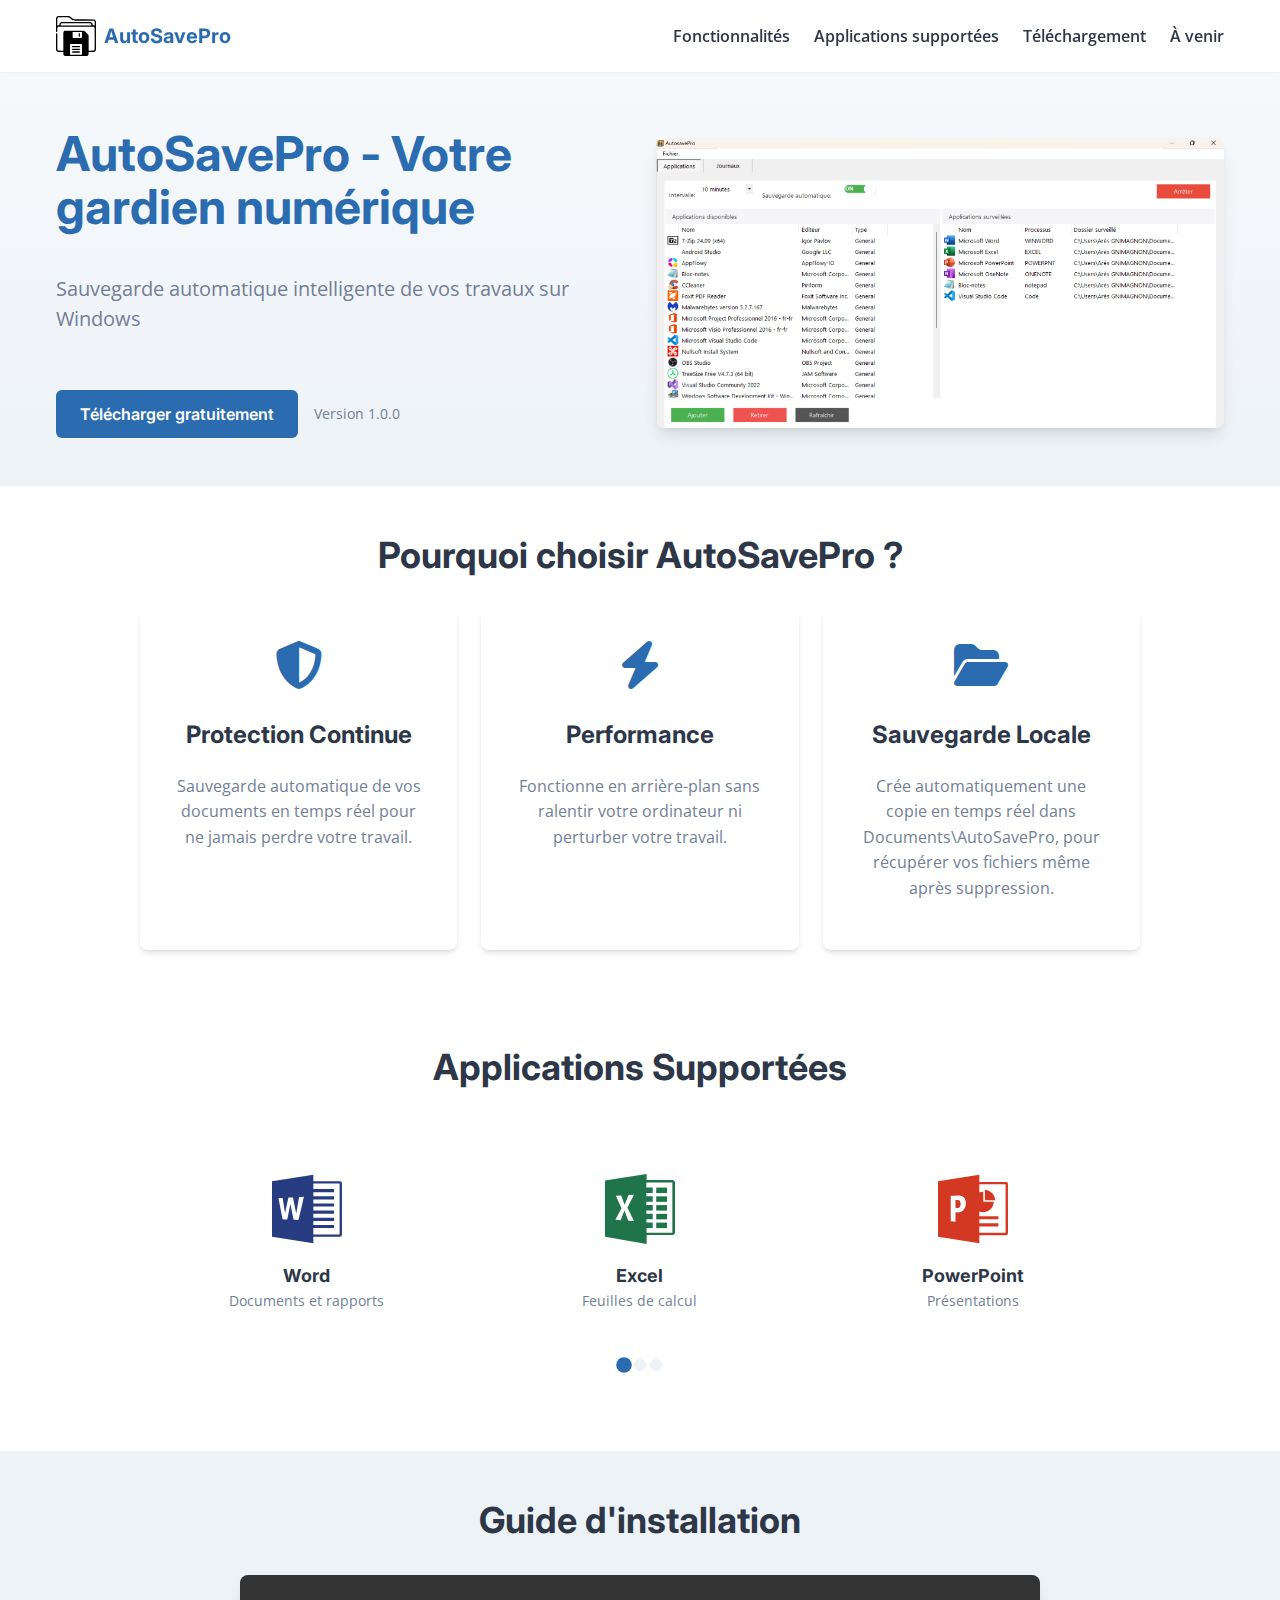
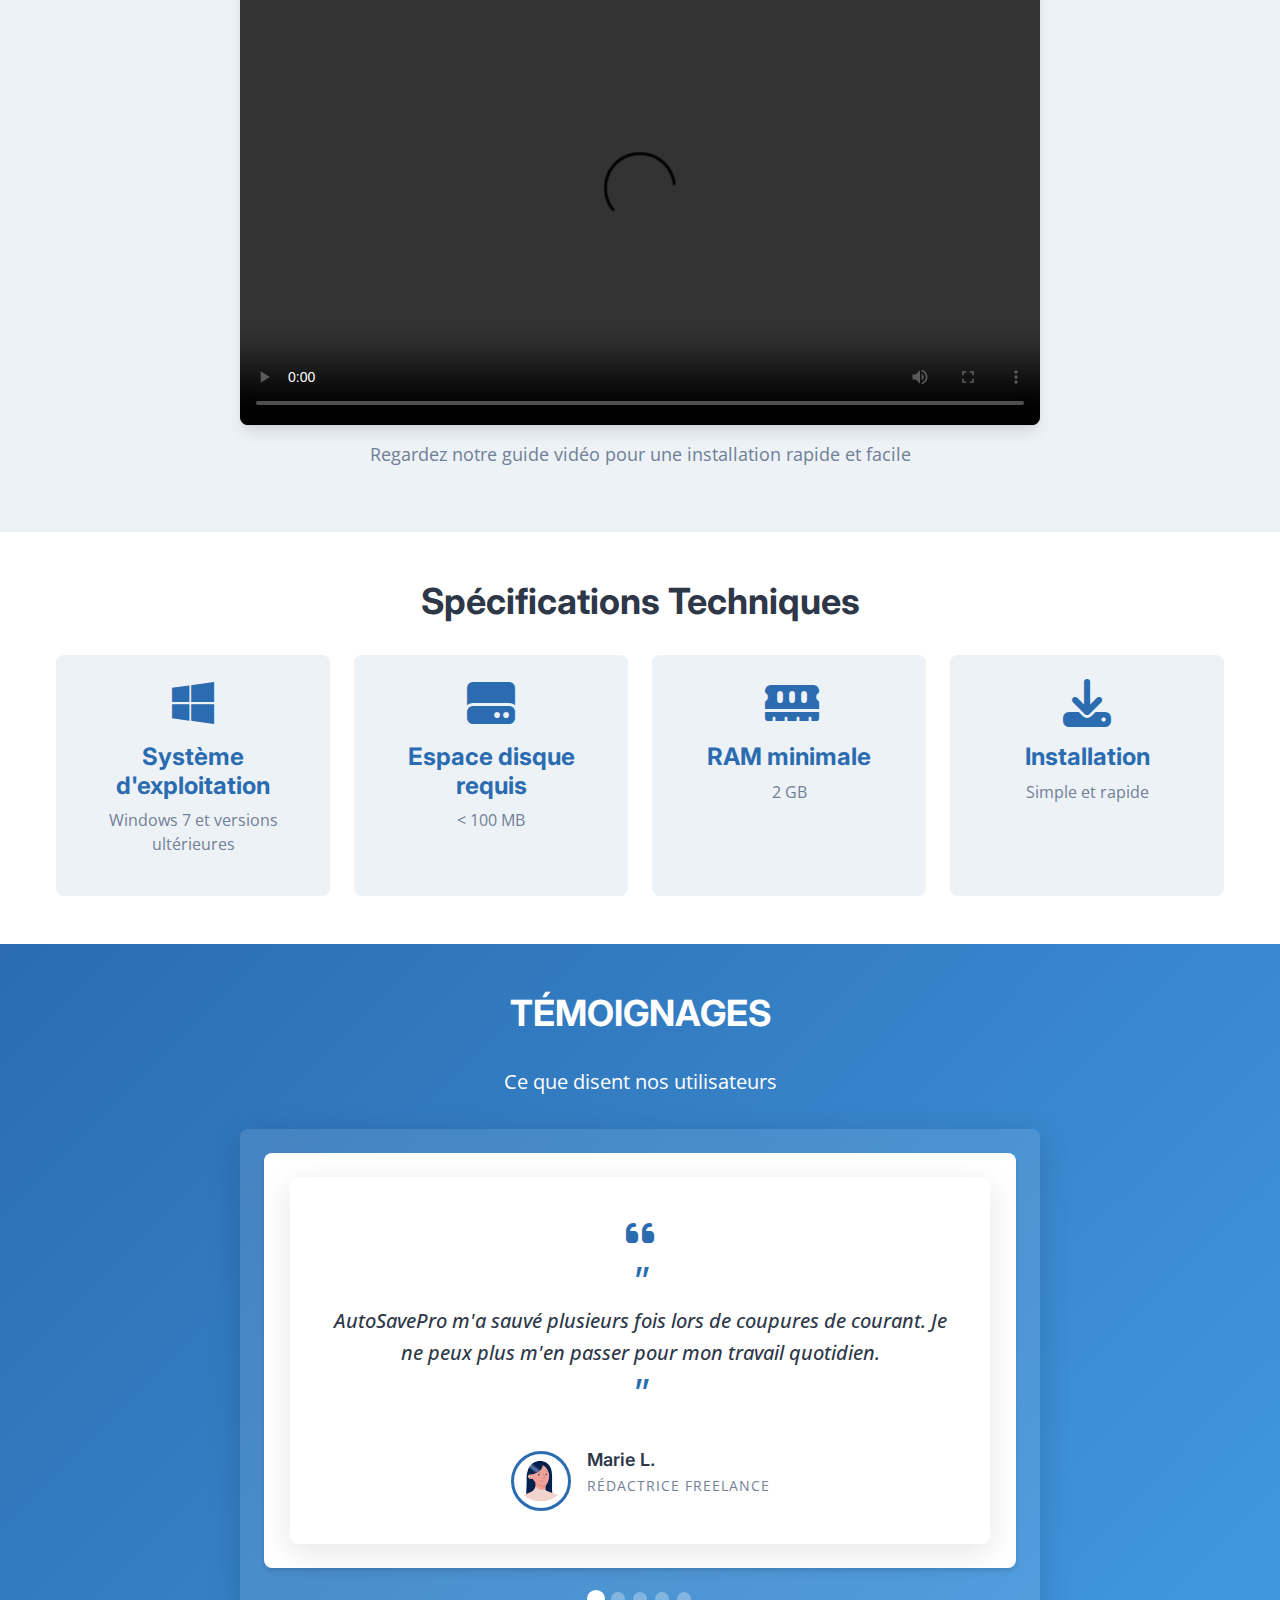
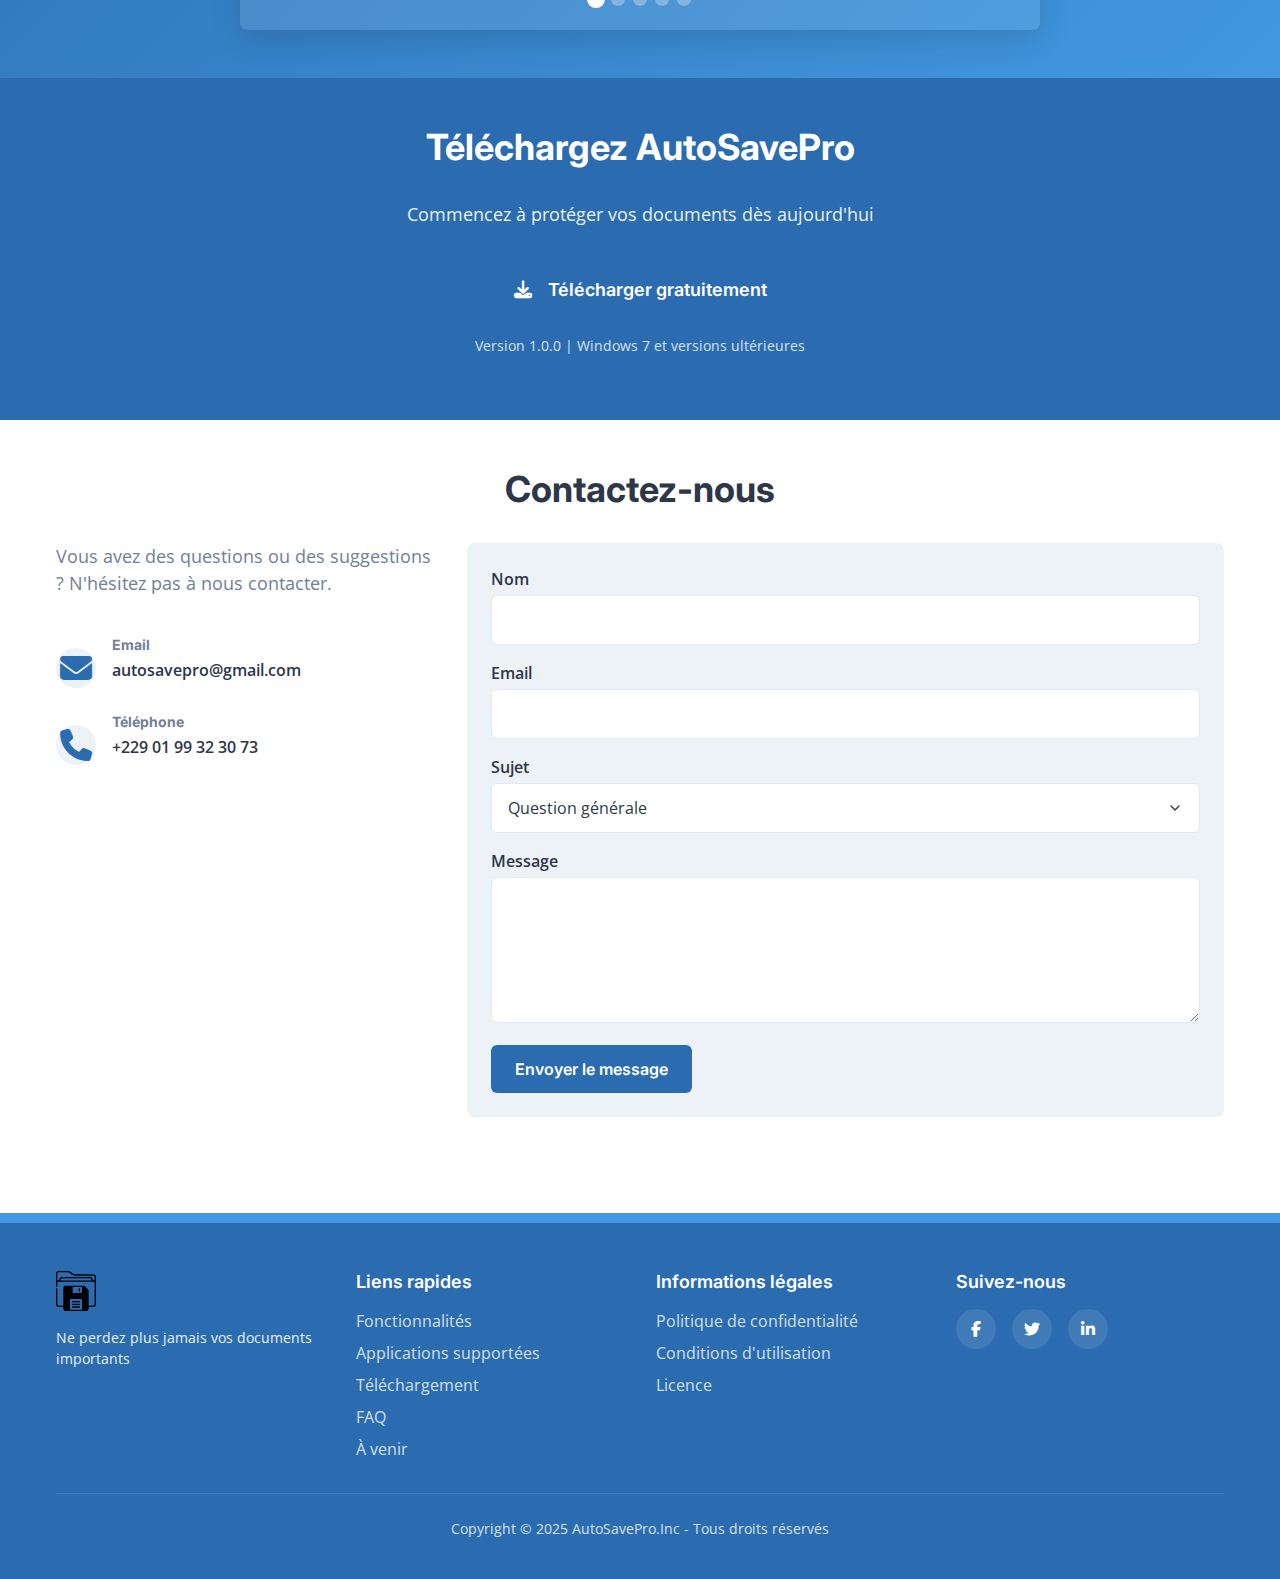
==== index.html @ 8294932c "Premier commit" ====
<!DOCTYPE html>
<html lang="fr">
<head>
    <meta charset="UTF-8">
    <meta name="viewport" content="width=device-width, initial-scale=1.0, maximum-scale=5.0, minimum-scale=1.0, viewport-fit=cover">
    <title>AutoSavePro - Sauvegarde Automatique Intelligente</title>
    <meta name="description" content="AutoSavePro - Solution de sauvegarde automatique pour vos documents Windows">
    
    <!-- Fonts -->
    <link href="https://fonts.googleapis.com/css2?family=Inter:wght@400;600;700&family=Open+Sans:wght@400;600&family=Roboto+Mono&display=swap" rel="stylesheet">
    
    <!-- Font Awesome -->
    <link rel="stylesheet" href="https://cdnjs.cloudflare.com/ajax/libs/font-awesome/6.5.1/css/all.min.css">
    
    <!-- Styles -->
    <link rel="stylesheet" href="styles/main.css">
    
    <!-- Favicon -->
    <link rel="icon" href="assets/images/favicon.svg" type="image/svg+xml">
    <link rel="icon" href="assets/images/favicon.ico" sizes="any">
</head>
<body>
    <!-- Header -->
    <header class="header">
        <div class="container">
            <div class="header__logo">
                <img src="assets/images/logo.svg" alt="AutoSavePro Logo">
                <span class="header__logo-text">AutoSavePro</span>
            </div>
            <nav class="header__nav">
                <ul class="header__nav-list">
                    <li class="header__nav-item"><a href="#features">Fonctionnalités</a></li>
                    <li class="header__nav-item"><a href="#apps">Applications supportées</a></li>
                    <li class="header__nav-item"><a href="#download">Téléchargement</a></li>
                    <li class="header__nav-item"><a href="pages/a-venir.html">À venir</a></li>
                </ul>
            </nav>
            <button class="menu-toggle" aria-label="Toggle menu">
                <span></span>
                <span></span>
                <span></span>
            </button>
        </div>
    </header>

    <!-- Hero Section -->
    <section class="hero hero--responsive">
        <div class="container">
            <div class="hero__content">
                <h1 class="hero__title">AutoSavePro - Votre gardien numérique</h1>
                <p class="hero__subtitle">Sauvegarde automatique intelligente de vos travaux sur Windows</p>
                <div class="hero__cta">
                    <a href="#download" class="button button--primary">Télécharger gratuitement</a>
                    <span class="hero__version">Version 1.0.0</span>
                </div>
            </div>
            <div class="hero__image">
                <img src="assets/images/hero-banner.png" alt="Démonstration AutoSavePro">
            </div>
        </div>
    </section>

    <!-- Features Section -->
    <section id="features" class="features features--responsive">
        <div class="container">
            <h2 class="section-title">Pourquoi choisir AutoSavePro ?</h2>
            <div class="features__grid">
                <div class="feature-card">
                    <i class="fas fa-shield-alt fa-3x"></i>
                    <h3>Protection Continue</h3>
                    <p>Sauvegarde automatique de vos documents en temps réel pour ne jamais perdre votre travail.</p>
                </div>
                <div class="feature-card">
                    <i class="fas fa-bolt fa-3x"></i>
                    <h3>Performance</h3>
                    <p>Fonctionne en arrière-plan sans ralentir votre ordinateur ni perturber votre travail.</p>
                </div>
                <div class="feature-card">
                    <i class="fas fa-folder-open fa-3x"></i>
                    <h3>Sauvegarde Locale</h3>
                    <p>Crée automatiquement une copie en temps réel dans Documents\AutoSavePro, pour récupérer vos fichiers même après suppression.</p>
                </div>
            </div>
        </div>
    </section>

    <!-- Applications Section -->
    <section id="apps" class="applications">
        <div class="container">
            <h2 class="section-title">Applications Supportées</h2>
            <div class="apps-slider apps-slider--responsive">
                <div class="apps-slider__container">
                    <div class="apps-slider__track">
                        <!-- Word -->
                        <div class="app-slide">
                            <div class="app-slide__icon">
                                <img src="assets/icons/word.svg" alt="Word" class="app-slide__img">
                            </div>
                            <h3 class="app-slide__name">Word</h3>
                            <p class="app-slide__description">Documents et rapports</p>
                        </div>
                        
                        <!-- Excel -->
                        <div class="app-slide">
                            <div class="app-slide__icon">
                                <img src="assets/icons/excel.svg" alt="Excel" class="app-slide__img">
                            </div>
                            <h3 class="app-slide__name">Excel</h3>
                            <p class="app-slide__description">Feuilles de calcul</p>
                        </div>
                        
                        <!-- PowerPoint -->
                        <div class="app-slide">
                            <div class="app-slide__icon">
                                <img src="assets/icons/powerpoint.svg" alt="PowerPoint" class="app-slide__img">
                            </div>
                            <h3 class="app-slide__name">PowerPoint</h3>
                            <p class="app-slide__description">Présentations</p>
                        </div>
                        
                        <!-- OneNote -->
                        <div class="app-slide">
                            <div class="app-slide__icon">
                                <img src="assets/icons/onenote.svg" alt="OneNote" class="app-slide__img">
                            </div>
                            <h3 class="app-slide__name">OneNote</h3>
                            <p class="app-slide__description">Notes et organisation</p>
                        </div>
                        
                        <!-- Bloc-notes -->
                        <div class="app-slide">
                            <div class="app-slide__icon">
                                <img src="assets/icons/notepad.svg" alt="Bloc-notes" class="app-slide__img">
                            </div>
                            <h3 class="app-slide__name">Bloc-notes Windows</h3>
                            <p class="app-slide__description">Édition de texte simple</p>
                        </div>
                        
                        <!-- VS Code -->
                        <div class="app-slide">
                            <div class="app-slide__icon">
                                <img src="assets/icons/vscode.svg" alt="VS Code" class="app-slide__img">
                            </div>
                            <h3 class="app-slide__name">Visual Studio Code</h3>
                            <p class="app-slide__description">Développement et code</p>
                        </div>
                        
                        <!-- WordPad -->
                        <div class="app-slide">
                            <div class="app-slide__icon">
                                <img src="assets/icons/wordpad.svg" alt="WordPad" class="app-slide__img">
                            </div>
                            <h3 class="app-slide__name">WordPad</h3>
                            <p class="app-slide__description">Mise en forme de texte</p>
                        </div>
                    </div>
                </div>
                
                <div class="apps-slider__dots">
                    <!-- Les points de navigation seront générés par JavaScript -->
                </div>
            </div>
        </div>
    </section>

    <!-- Installation Guide Section -->
    <section class="installation">
        <div class="container">
            <h2 class="section-title">Guide d'installation</h2>
            <div class="installation__video-container">
                <video class="installation__video" controls preload="auto" playsinline>
                    <source src="tuto/installation-guide1.mp4" type="video/mp4">
                    Votre navigateur ne prend pas en charge la lecture de vidéos.
                </video>
                <p class="installation__caption">Regardez notre guide vidéo pour une installation rapide et facile</p>
            </div>
        </div>
    </section>

    <!-- Technical Section -->
    <section class="technical">
        <div class="container">
            <h2 class="section-title">Spécifications Techniques</h2>
            <div class="technical__specs">
                <div class="spec">
                    <div class="spec__icon">
                        <i class="fab fa-windows fa-3x"></i>
                    </div>
                    <h3 class="spec__title">Système d'exploitation</h3>
                    <p class="spec__description">Windows 7 et versions ultérieures</p>
                </div>
                <div class="spec">
                    <div class="spec__icon">
                        <i class="fas fa-hdd fa-3x"></i>
                    </div>
                    <h3 class="spec__title">Espace disque requis</h3>
                    <p class="spec__description">< 100 MB</p>
                </div>
                <div class="spec">
                    <div class="spec__icon">
                        <i class="fas fa-memory fa-3x"></i>
                    </div>
                    <h3 class="spec__title">RAM minimale</h3>
                    <p class="spec__description">2 GB</p>
                </div>
                <div class="spec">
                    <div class="spec__icon">
                        <i class="fas fa-download fa-3x"></i>
                    </div>
                    <h3 class="spec__title">Installation</h3>
                    <p class="spec__description">Simple et rapide</p>
                </div>
            </div>
        </div>
    </section>

    <!-- Testimonials Section -->
    <section class="testimonials testimonials--responsive">
        <div class="container">
            <h2 class="section-title">TÉMOIGNAGES</h2>
            <p class="testimonials__intro">Ce que disent nos utilisateurs</p>
            <div class="testimonials__slider">
                <!-- Témoignage 1 -->
                <div class="testimonial">
                    <div class="testimonial__content">
                        <div class="testimonial__quote">
                            <i class="fa-solid fa-quote-left"></i>
                        </div>
                        <div class="testimonial__text">
                            <p>AutoSavePro m'a sauvé plusieurs fois lors de coupures de courant. Je ne peux plus m'en passer pour mon travail quotidien.</p>
                        </div>
                        <div class="testimonial__author">
                            <div class="testimonial__author-image">
                                <img src="assets/images/testimonials/user1.svg" alt="Marie L." loading="lazy">
                            </div>
                            <div class="testimonial__author-info">
                                <h4 class="testimonial__author-name">Marie L.</h4>
                                <p class="testimonial__author-title">Rédactrice freelance</p>
                            </div>
                        </div>
                    </div>
                </div>

                <!-- Témoignage 2 -->
                <div class="testimonial">
                    <div class="testimonial__content">
                        <div class="testimonial__quote">
                            <i class="fa-solid fa-quote-left"></i>
                        </div>
                        <div class="testimonial__text">
                            <p>Une application simple mais indispensable. La configuration est intuitive et elle fonctionne parfaitement en arrière-plan.</p>
                        </div>
                        <div class="testimonial__author">
                            <div class="testimonial__author-image">
                                <img src="assets/images/testimonials/user2.svg" alt="Thomas D." loading="lazy">
                            </div>
                            <div class="testimonial__author-info">
                                <h4 class="testimonial__author-name">Thomas D.</h4>
                                <p class="testimonial__author-title">Développeur logiciel</p>
                            </div>
                        </div>
                    </div>
                </div>

                <!-- Témoignage 3 -->
                <div class="testimonial">
                    <div class="testimonial__content">
                        <div class="testimonial__quote">
                            <i class="fa-solid fa-quote-left"></i>
                        </div>
                        <div class="testimonial__text">
                            <p>Depuis que j'utilise AutoSavePro, je n'ai plus jamais perdu une seule ligne de code. L'intégration de VS Code est parfaite.</p>
                        </div>
                        <div class="testimonial__author">
                            <div class="testimonial__author-image">
                                <img src="assets/images/testimonials/user3.svg" alt="Sophie M." loading="lazy">
                            </div>
                            <div class="testimonial__author-info">
                                <h4 class="testimonial__author-name">Julie M.</h4>
                                <p class="testimonial__author-title">Développeuse Full Stack</p>
                            </div>
                        </div>
                    </div>
                </div>
                
                <!-- Témoignage 4 -->
                <div class="testimonial">
                    <div class="testimonial__content">
                        <div class="testimonial__quote">
                            <i class="fa-solid fa-quote-left"></i>
                        </div>
                        <div class="testimonial__text">
                            <p>En tant qu'étudiant en ingénierie, mes rapports de projet sont sauvegardés automatiquement. J'ai gagné en tranquillité d'esprit pour mes études.</p>
                        </div>
                        <div class="testimonial__author">
                            <div class="testimonial__author-image">
                                <img src="assets/images/testimonials/user4.svg" alt="Alexandre B." loading="lazy">
                            </div>
                            <div class="testimonial__author-info">
                                <h4 class="testimonial__author-name">Angelino B.</h4>
                                <p class="testimonial__author-title">Étudiant en ingénierie</p>
                            </div>
                        </div>
                    </div>
                </div>
                
                <!-- Témoignage 5 -->
                <div class="testimonial">
                    <div class="testimonial__content">
                        <div class="testimonial__quote">
                            <i class="fa-solid fa-quote-left"></i>
                        </div>
                        <div class="testimonial__text">
                            <p>Je gère une petite entreprise et tous nos documents comptables sont désormais protégés. AutoSavePro fait partie intégrante de notre stratégie de sécurité.</p>
                        </div>
                        <div class="testimonial__author">
                            <div class="testimonial__author-image">
                                <img src="assets/images/testimonials/user5.svg" alt="Nathalie P." loading="lazy">
                            </div>
                            <div class="testimonial__author-info">
                                <h4 class="testimonial__author-name">Sylvère P.</h4>
                                <p class="testimonial__author-title">Chef d'entreprise</p>
                            </div>
                        </div>
                    </div>
                </div>
                
                <div class="testimonials__dots"></div>
            </div>
        </div>
    </section>

    <!-- Download Section -->
    <section id="download" class="download">
        <div class="container">
            <h2 class="section-title">Téléchargez AutoSavePro</h2>
            <p class="download__subtitle">Commencez à protéger vos documents dès aujourd'hui</p>
            <div class="download__cta">
                <a href="download/AutoSavePro_Setup.exe" class="button button--primary button--large">
                    <i class="fas fa-download"></i>
                    Télécharger gratuitement
                </a>
                <p class="download__version">Version 1.0.0 | Windows 7 et versions ultérieures</p>
            </div>
        </div>
    </section>

    <!-- Contact Section -->
    <section id="contact" class="contact">
        <div class="container">
            <h2 class="section-title">Contactez-nous</h2>
            <div class="contact__grid">
                <div class="contact__info">
                    <p class="contact__text">Vous avez des questions ou des suggestions ? N'hésitez pas à nous contacter.</p>
                    <div class="contact__methods">
                        <div class="contact-method">
                            <div class="contact-method__icon">
                                <i class="fas fa-envelope fa-2x"></i>
                            </div>
                            <div class="contact-method__details">
                                <h3 class="contact-method__title">Email</h3>
                                <p class="contact-method__value">autosavepro@gmail.com</p>
                            </div>
                        </div>
                        <div class="contact-method">
                            <div class="contact-method__icon">
                                <i class="fas fa-phone fa-2x"></i>
                            </div>
                            <div class="contact-method__details">
                                <h3 class="contact-method__title">Téléphone</h3>
                                <p class="contact-method__value">+229 01 99 32 30 73</p>
                            </div>
                        </div>
                    </div>
                </div>
                <div class="contact__form">
                    <form id="contactForm" action="https://formsubmit.co/aresgnimagnon0@gmail.com" method="POST">
                        <input type="hidden" name="_next" value="https://votresite.com/merci.html">
                        <input type="hidden" name="_subject" value="Nouveau message de contact - AutoSavePro">
                        <input type="hidden" name="_captcha" value="true">
                        <div class="form-group">
                            <label for="name" class="form-label">Nom</label>
                            <input type="text" id="name" name="name" class="form-input" required>
                        </div>
                        <div class="form-group">
                            <label for="email" class="form-label">Email</label>
                            <input type="email" id="email" name="email" class="form-input" required>
                        </div>
                        <div class="form-group">
                            <label for="subject" class="form-label">Sujet</label>
                            <select id="subject" name="subject" class="form-select">
                                <option value="question">Question générale</option>
                                <option value="support">Support technique</option>
                                <option value="feedback">Commentaires</option>
                                <option value="other">Autre</option>
                            </select>
                        </div>
                        <div class="form-group">
                            <label for="message" class="form-label">Message</label>
                            <textarea id="message" name="message" class="form-textarea" rows="5" required></textarea>
                        </div>
                        <button type="submit" class="button button--primary">Envoyer le message</button>
                    </form>
                </div>
            </div>
        </div>
    </section>

    <!-- Footer -->
    <footer class="footer">
        <div class="container">
            <div class="footer__grid">
                <div class="footer__brand">
                    <img src="assets/images/logo.svg" alt="AutoSavePro Logo" class="footer__logo">
                    <p class="footer__tagline">Ne perdez plus jamais vos documents importants</p>
                </div>
                <div class="footer__links">
                    <h3 class="footer__title">Liens rapides</h3>
                    <ul class="footer__list">
                        <li><a href="#features">Fonctionnalités</a></li>
                        <li><a href="#apps">Applications supportées</a></li>
                        <li><a href="#download">Téléchargement</a></li>
                        <li><a href="pages/faq.html">FAQ</a></li>
                        <li><a href="pages/a-venir.html">À venir</a></li>
                    </ul>
                </div>
                <div class="footer__legal">
                    <h3 class="footer__title">Informations légales</h3>
                    <ul class="footer__list">
                        <li><a href="#">Politique de confidentialité</a></li>
                        <li><a href="#">Conditions d'utilisation</a></li>
                        <li><a href="#">Licence</a></li>
                    </ul>
                </div>
                <div class="footer__social">
                    <h3 class="footer__title">Suivez-nous</h3>
                    <div class="social-links">
                        <a href="#" class="social-link" aria-label="Facebook">
                            <i class="fab fa-facebook-f"></i>
                        </a>
                        <a href="#" class="social-link" aria-label="Twitter">
                            <i class="fab fa-twitter"></i>
                        </a>
                        <a href="#" class="social-link" aria-label="LinkedIn">
                            <i class="fab fa-linkedin-in"></i>
                        </a>
                    </div>
                </div>
            </div>
            <div class="footer__bottom">
                <p class="footer__copyright">Copyright © 2025 AutoSavePro.Inc - Tous droits réservés</p>
            </div>
        </div>
    </footer>

    <!-- Scripts -->
    <script type="module" src="scripts/main.js" defer></script>
    <script src="scripts/mobile-optimizations.js" defer></script>
</body>
</html>
---- styles/main.css ----
/* Main CSS file */

/* Base imports */
@import 'base/_reset.css';
@import 'base/_variables.css';
@import 'base/_typography.css';
@import 'base/_animations.css';

/* Components imports */
@import 'components/_buttons.css';
@import 'components/_cards.css';
@import 'components/_navigation.css';
@import 'components/_forms.css';

/* Layouts imports */
@import 'layouts/_header.css';
@import 'layouts/_footer.css';
@import 'layouts/_grid.css';
@import 'layouts/_sections.css';

/* Pages imports */
@import 'pages/_home.css';
@import 'pages/_faq.css';
@import 'pages/_a-venir.css';

/* Responsive styles - Ces styles prennent priorité */
@import 'responsive.css';
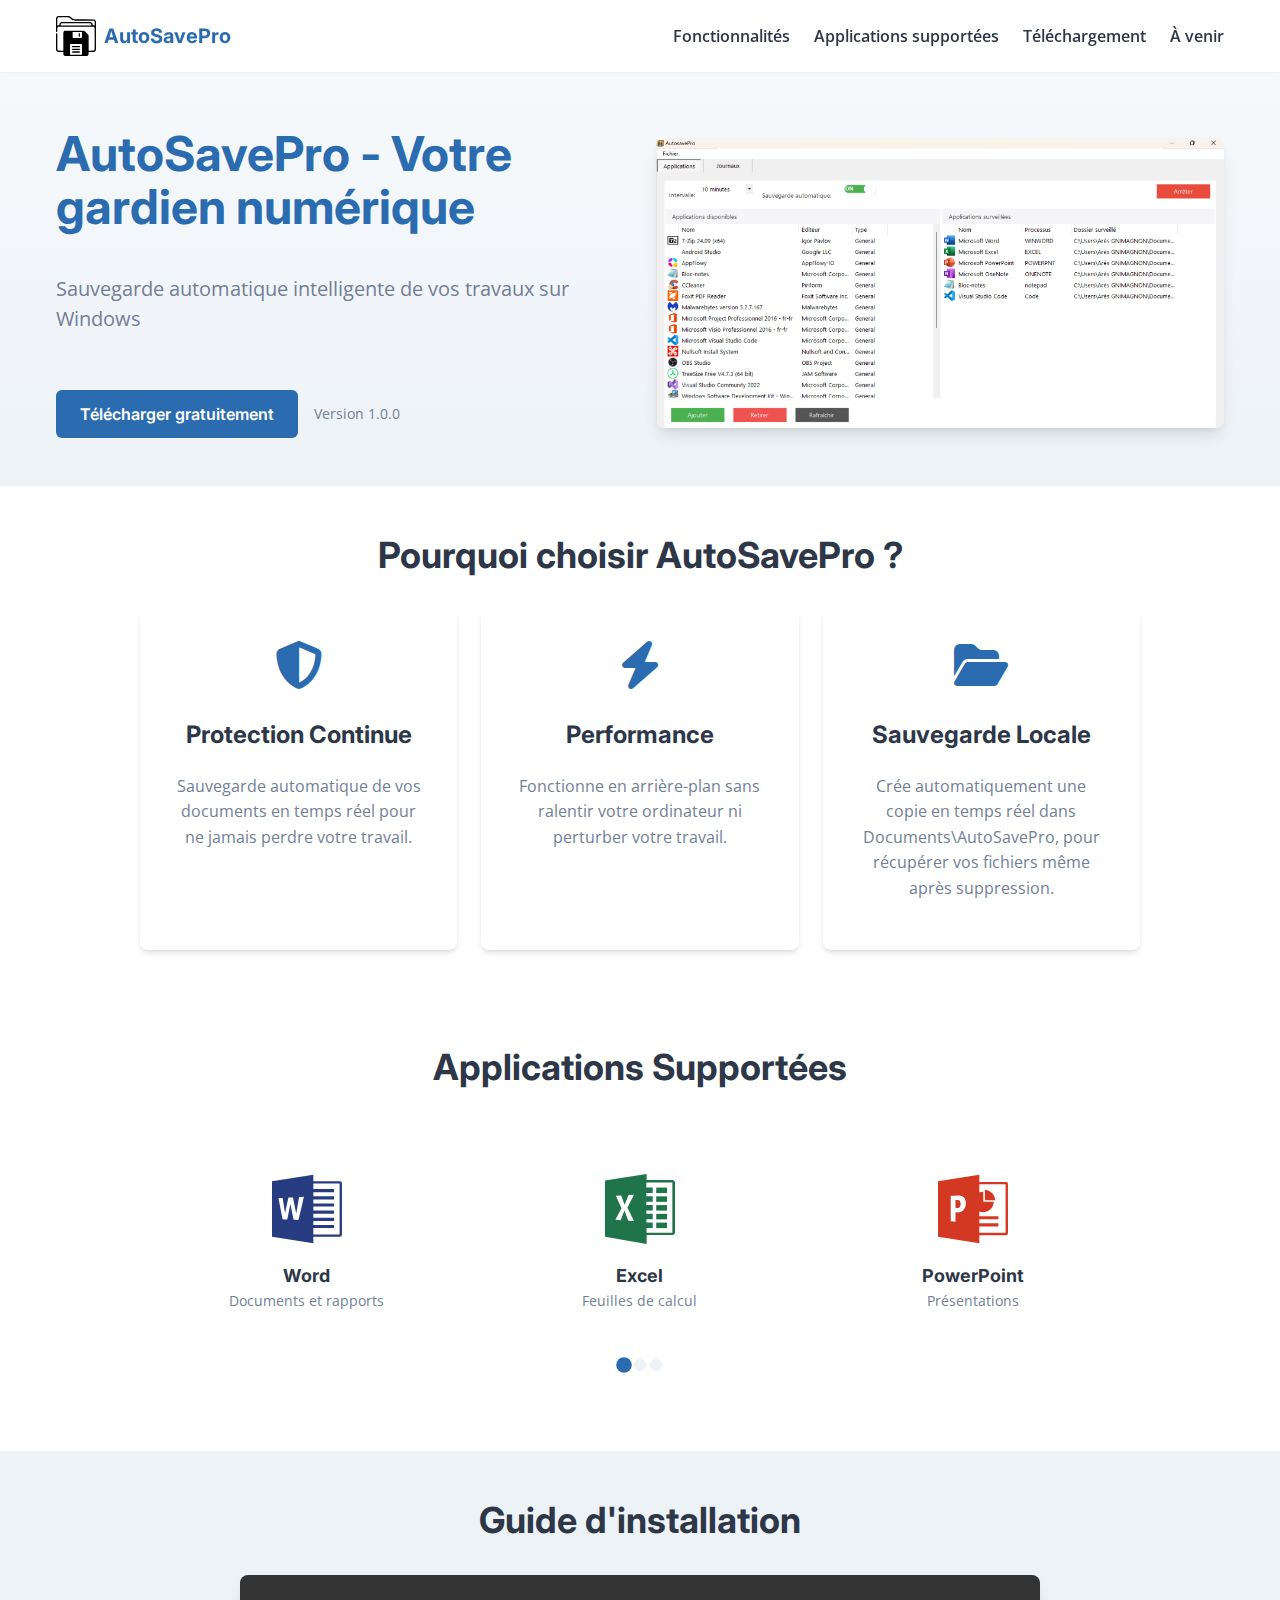
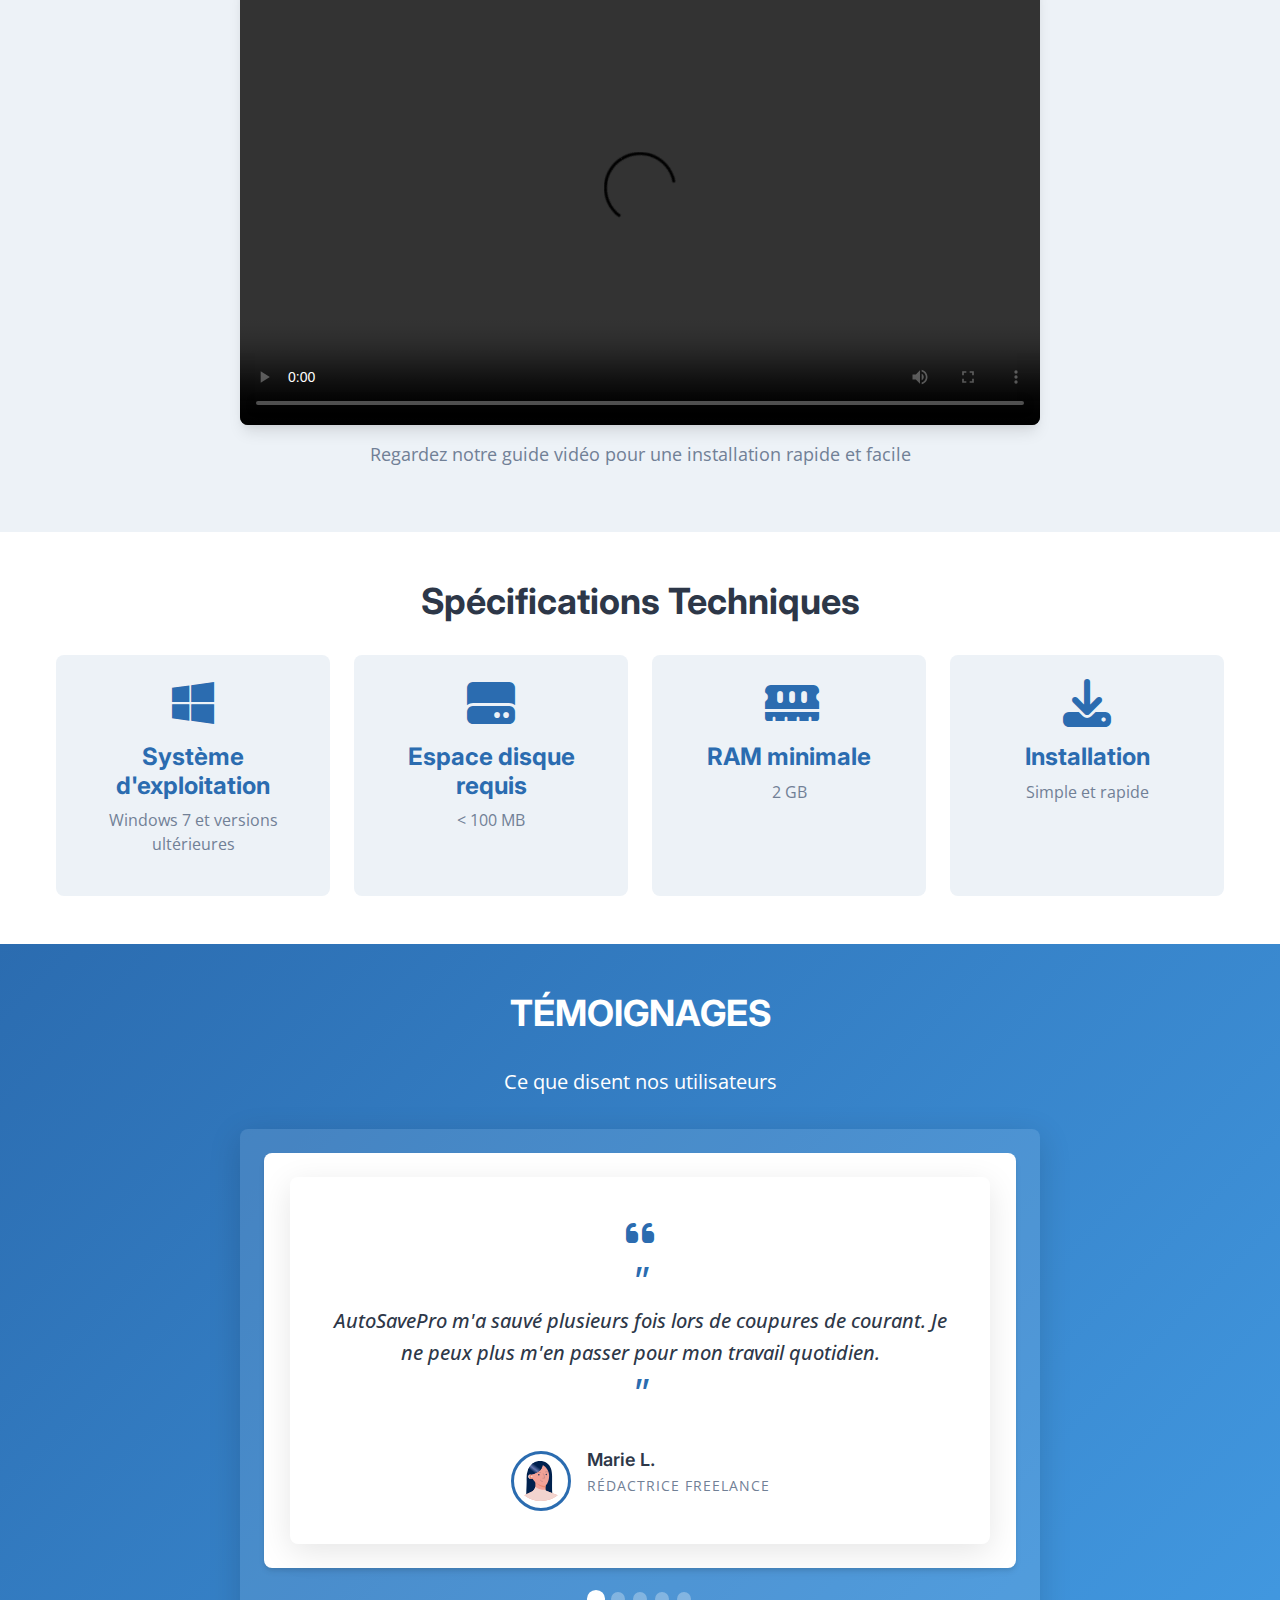
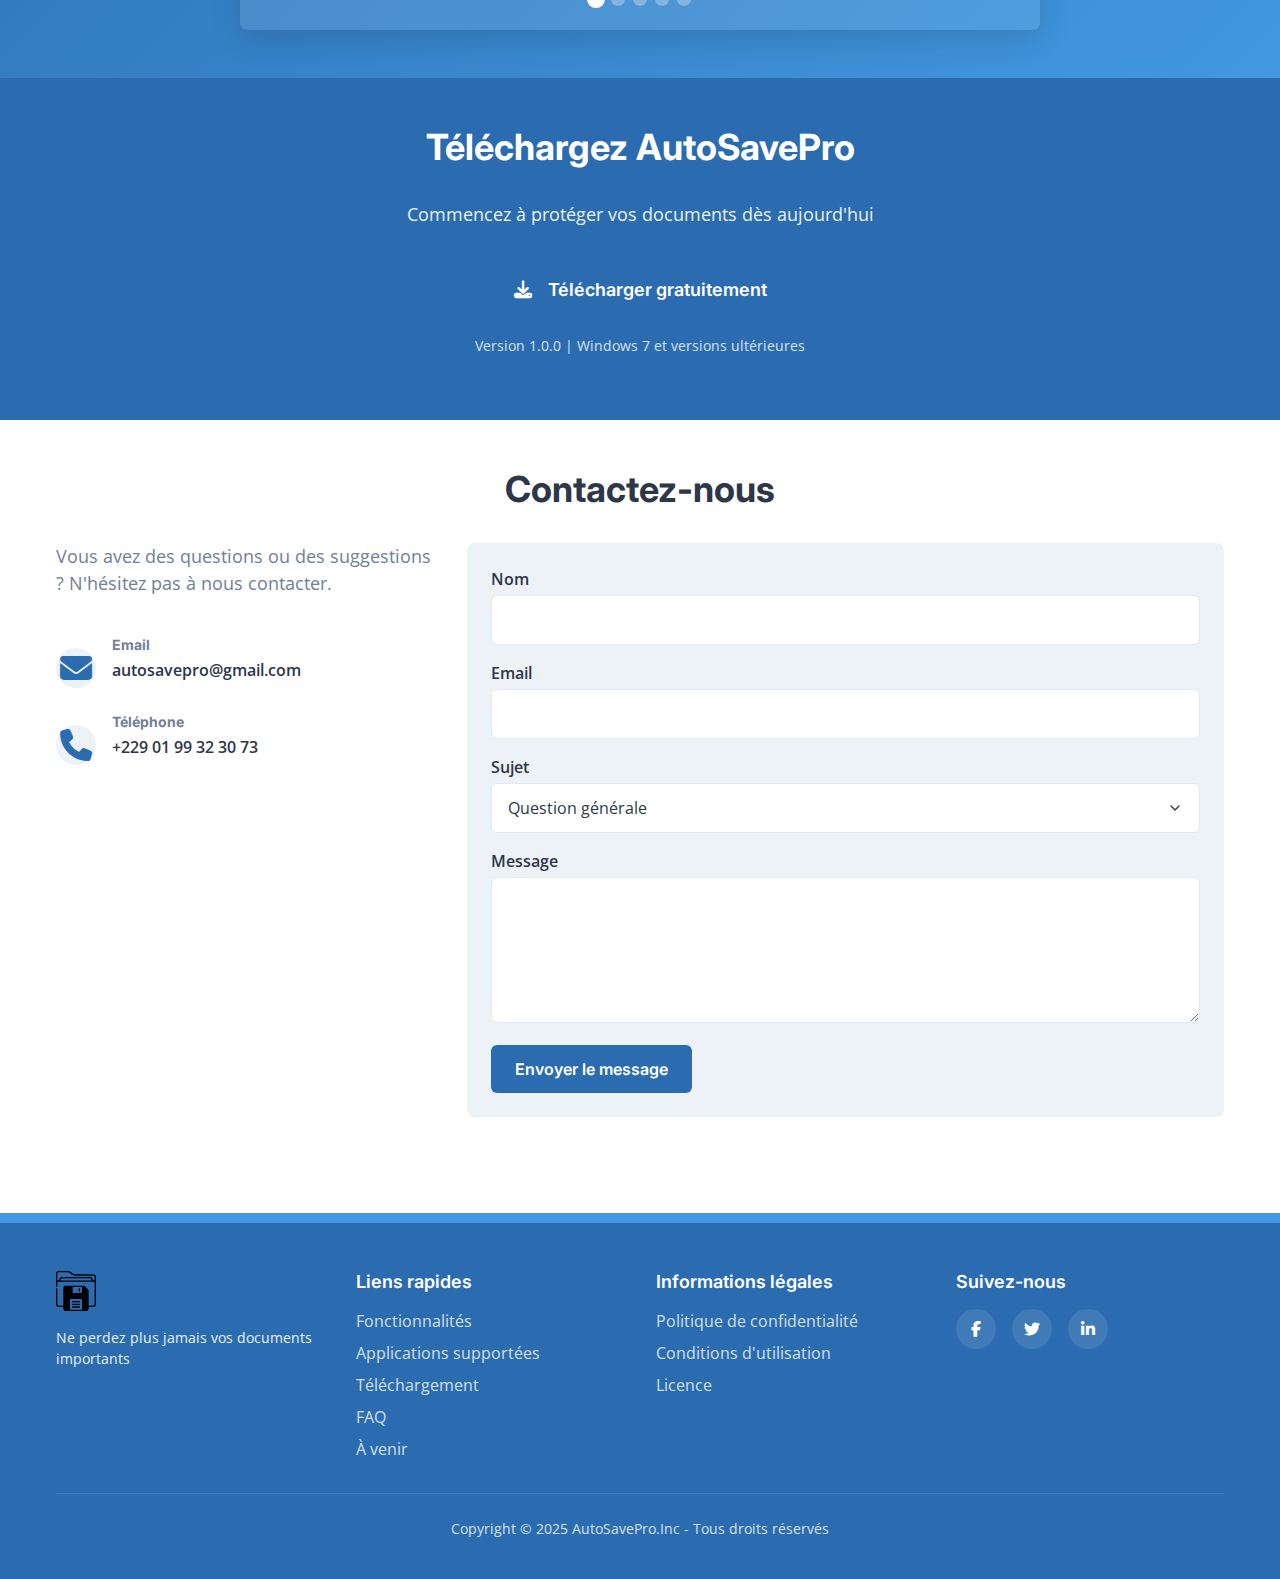
==== commit 455f7dde: "fix: correct video source path in installation guide" ====
--- a/index.html
+++ b/index.html
@@ -169,7 +169,7 @@
             <h2 class="section-title">Guide d'installation</h2>
             <div class="installation__video-container">
                 <video class="installation__video" controls preload="auto" playsinline>
-                    <source src="tuto/installation-guide1.mp4" type="video/mp4">
+                    <source src="tutoo/installation-guide1.mp4" type="video/mp4">
                     Votre navigateur ne prend pas en charge la lecture de vidéos.
                 </video>
                 <p class="installation__caption">Regardez notre guide vidéo pour une installation rapide et facile</p>
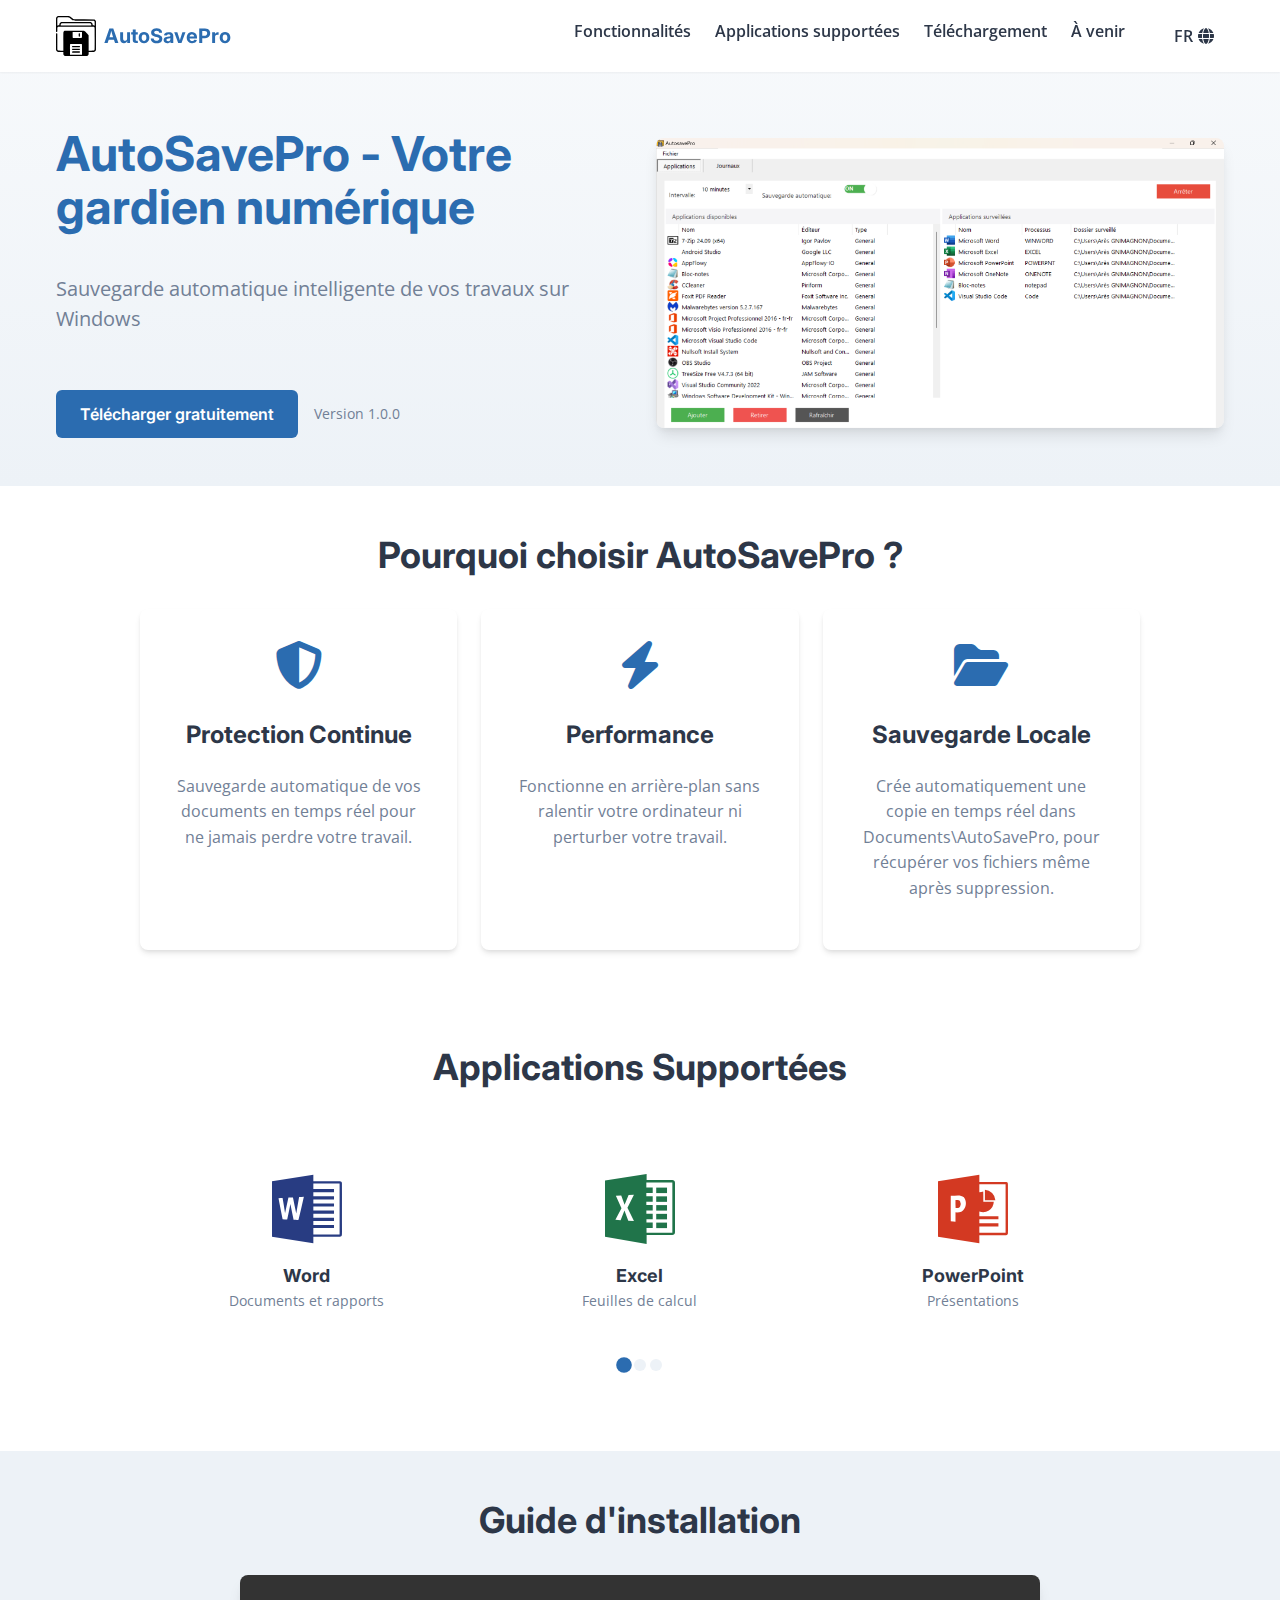
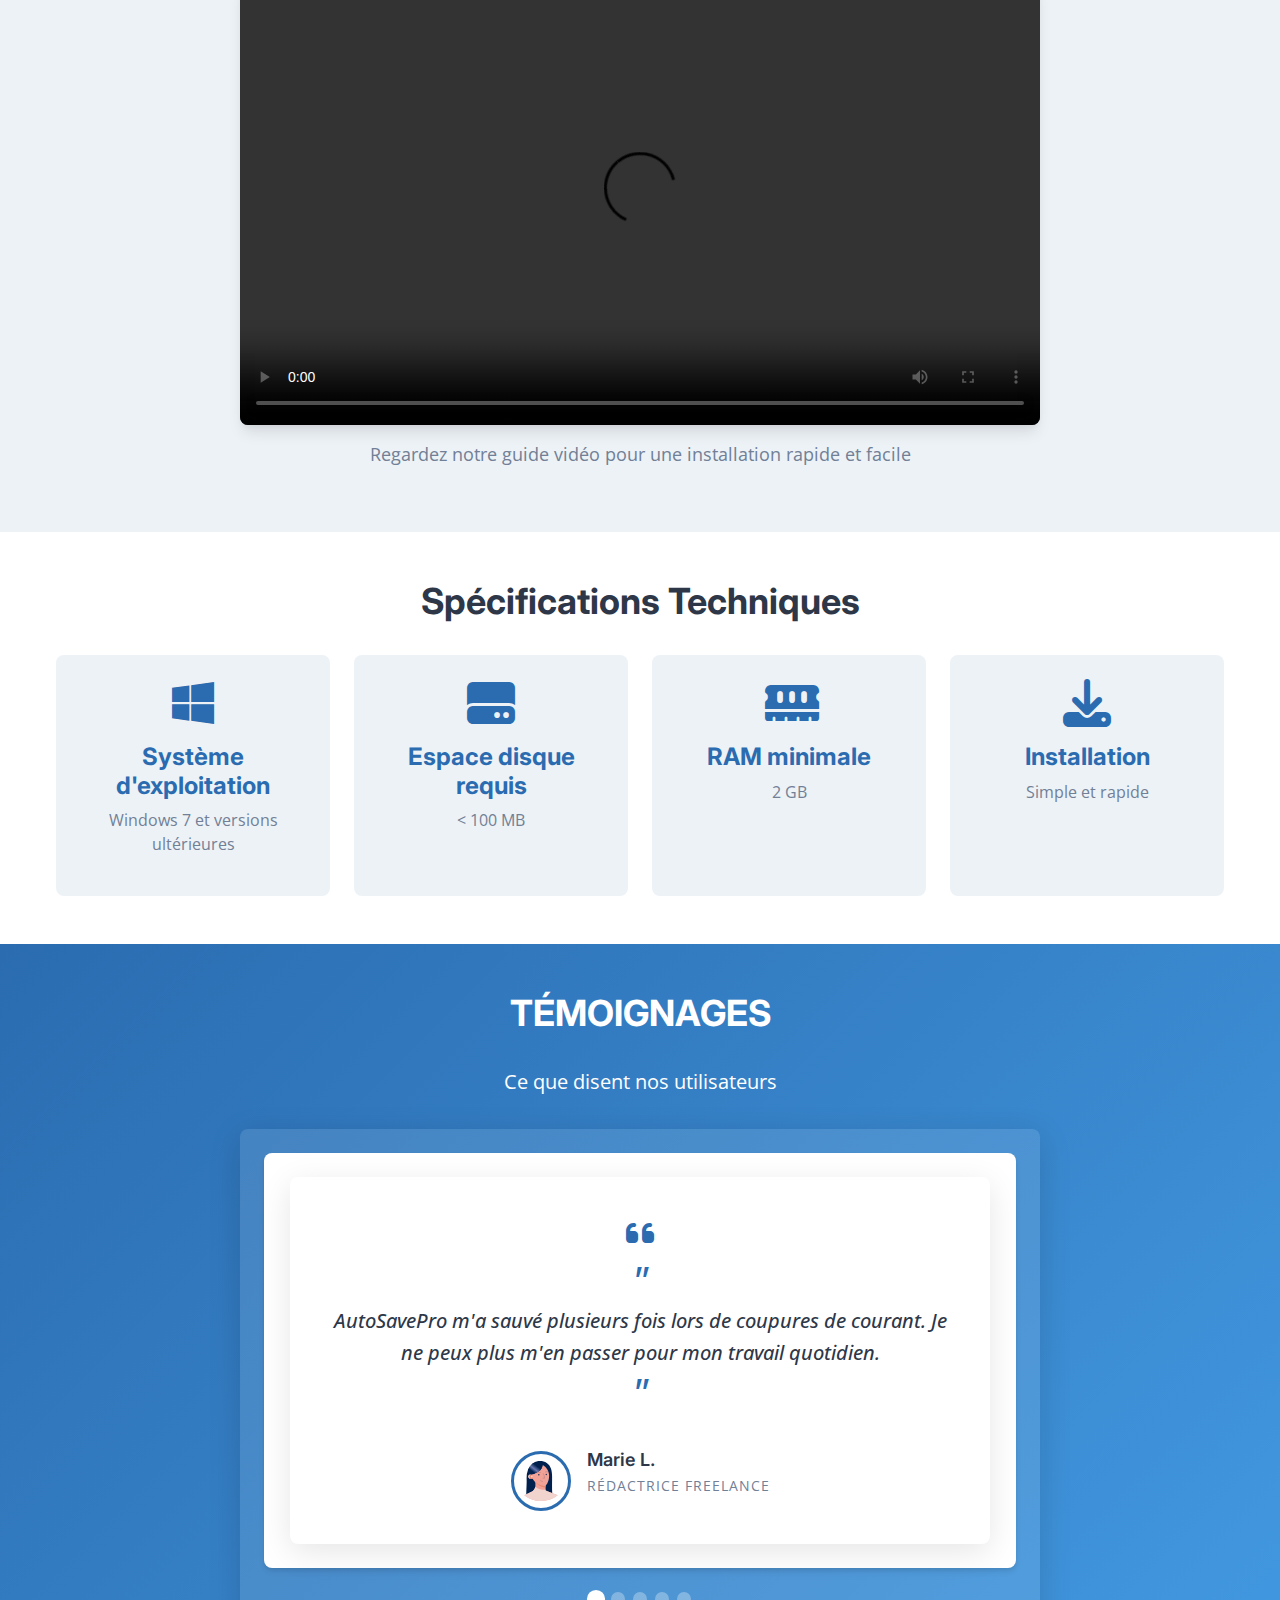
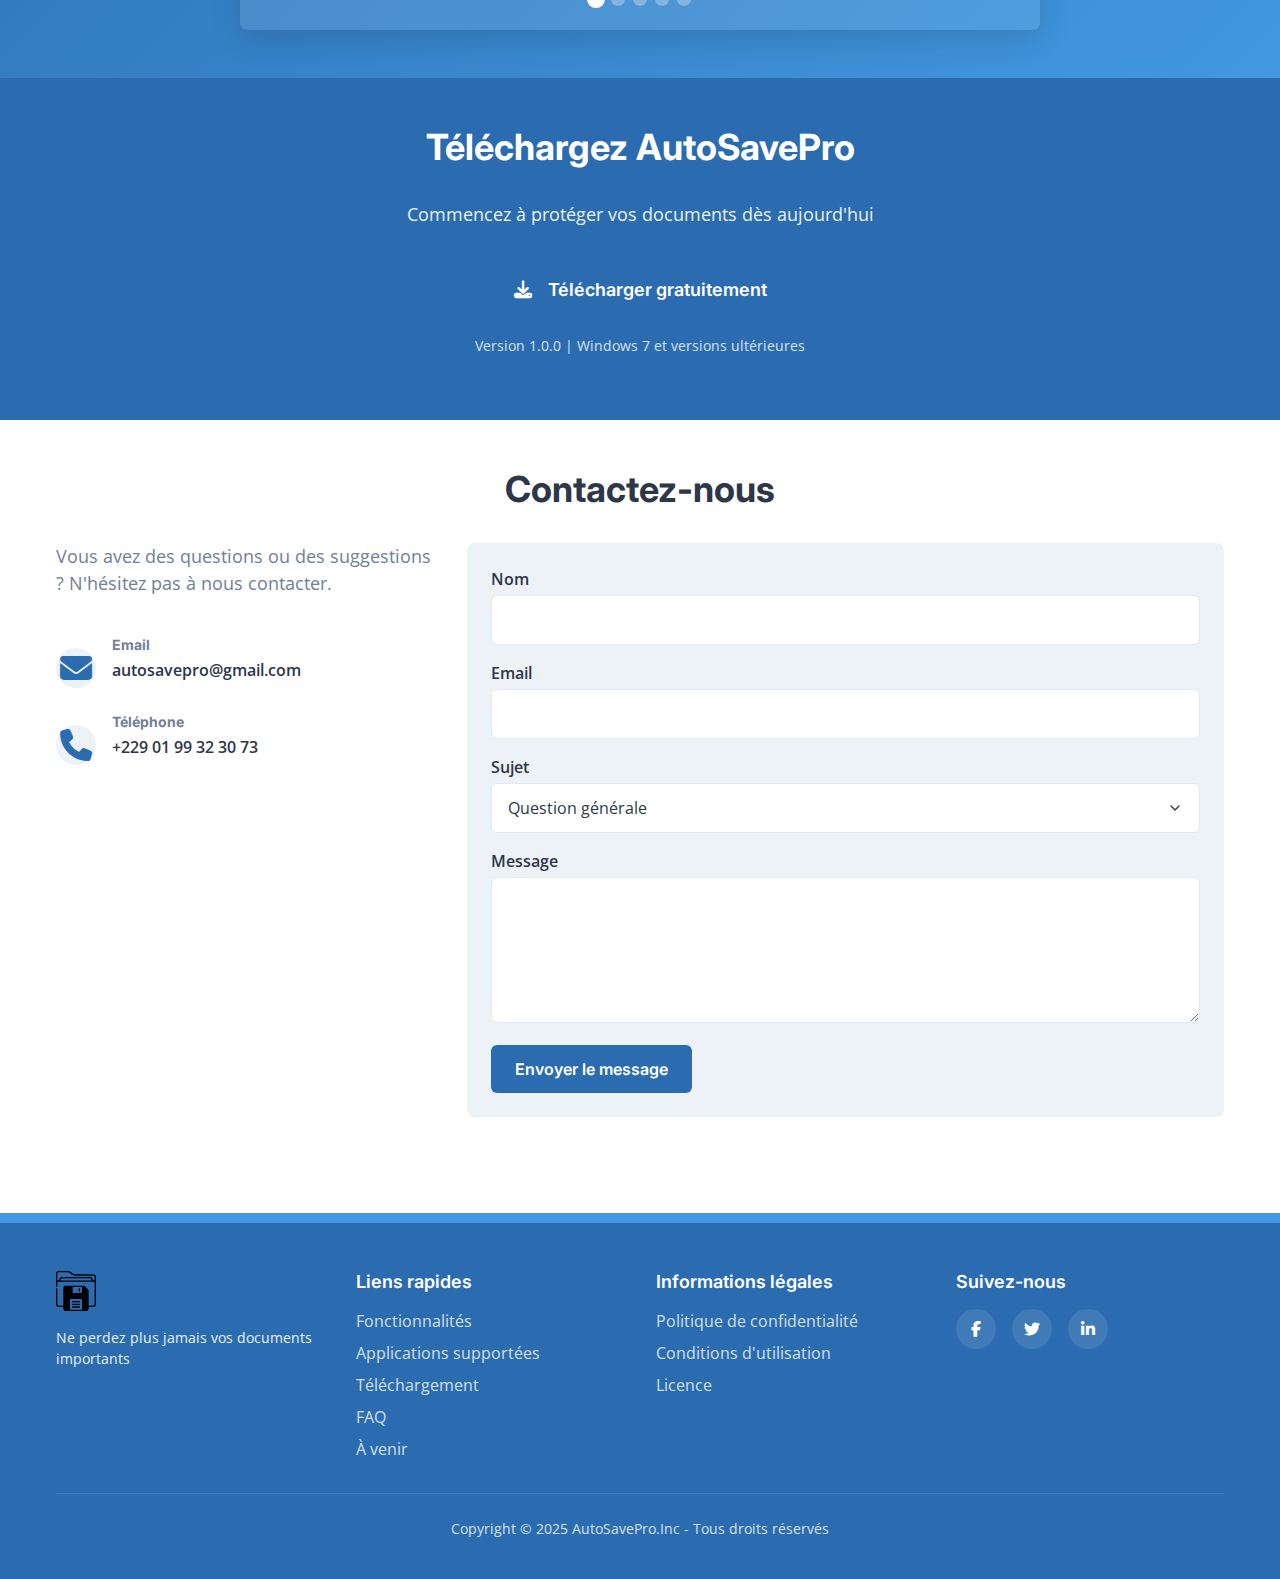
==== commit 6b62551d: "feat: add language selector and styles for multilingual support" ====
--- a/index.html
+++ b/index.html
@@ -15,6 +15,9 @@
     <!-- Styles -->
     <link rel="stylesheet" href="styles/main.css">
     
+    <!-- Menu Fix CSS - Priorité maximale -->
+    <link rel="stylesheet" href="styles/menu-fix.css">
+    
     <!-- Favicon -->
     <link rel="icon" href="assets/images/favicon.svg" type="image/svg+xml">
     <link rel="icon" href="assets/images/favicon.ico" sizes="any">
@@ -33,6 +36,16 @@
                     <li class="header__nav-item"><a href="#apps">Applications supportées</a></li>
                     <li class="header__nav-item"><a href="#download">Téléchargement</a></li>
                     <li class="header__nav-item"><a href="pages/a-venir.html">À venir</a></li>
+                    <li class="header__nav-item language-selector">
+                        <button id="language-toggle" class="language-toggle">
+                            <span class="current-language">FR</span>
+                            <i class="fas fa-globe"></i>
+                        </button>
+                        <div class="language-dropdown">
+                            <a href="#" data-lang="fr" class="active">Français</a>
+                            <a href="#" data-lang="en">English</a>
+                        </div>
+                    </li>
                 </ul>
             </nav>
             <button class="menu-toggle" aria-label="Toggle menu">
@@ -336,7 +349,7 @@
             <h2 class="section-title">Téléchargez AutoSavePro</h2>
             <p class="download__subtitle">Commencez à protéger vos documents dès aujourd'hui</p>
             <div class="download__cta">
-                <a href="download/AutoSavePro_Setup.exe" class="button button--primary button--large">
+                <a href="https://github.com/AresGn/Autosave_site/releases/download/autosave/AutosavePro_Setup.exe" class="button button--primary button--large">
                     <i class="fas fa-download"></i>
                     Télécharger gratuitement
                 </a>
@@ -454,7 +467,6 @@
     </footer>
 
     <!-- Scripts -->
-    <script type="module" src="scripts/main.js" defer></script>
-    <script src="scripts/mobile-optimizations.js" defer></script>
+    <script type="module" src="scripts/main.js"></script>
 </body>
 </html> --- a/styles/main.css
+++ b/styles/main.css
@@ -24,4 +24,84 @@
 @import 'pages/_a-venir.css';
 
 /* Responsive styles - Ces styles prennent priorité */
-@import 'responsive.css'; +@import 'responsive.css';
+
+/* Ajout des styles pour le sélecteur de langue */
+.language-selector {
+    position: relative;
+    margin-left: 15px;
+}
+
+.language-toggle {
+    display: flex;
+    align-items: center;
+    background: none;
+    border: none;
+    cursor: pointer;
+    padding: 5px 10px;
+    font-size: 16px;
+    color: var(--color-text, #333);
+    border-radius: 4px;
+    transition: all 0.3s ease;
+}
+
+.language-toggle:hover {
+    background-color: rgba(0, 0, 0, 0.05);
+}
+
+.language-toggle .current-language {
+    margin-right: 5px;
+    font-weight: 600;
+}
+
+.language-dropdown {
+    position: absolute;
+    top: 100%;
+    right: 0;
+    background-color: white;
+    box-shadow: 0 4px 12px rgba(0, 0, 0, 0.1);
+    border-radius: 4px;
+    padding: 5px 0;
+    min-width: 120px;
+    display: none;
+    z-index: 100;
+}
+
+.language-dropdown.show {
+    display: block;
+}
+
+.language-dropdown a {
+    display: block;
+    padding: 8px 15px;
+    text-decoration: none;
+    color: var(--color-text, #333);
+    transition: all 0.2s ease;
+}
+
+.language-dropdown a:hover {
+    background-color: rgba(0, 0, 0, 0.05);
+}
+
+.language-dropdown a.active {
+    font-weight: bold;
+    background-color: rgba(0, 0, 0, 0.05);
+}
+
+/* Styles responsifs pour le sélecteur de langue */
+@media (max-width: 768px) {
+    .language-selector {
+        margin-top: 15px;
+        margin-left: 0;
+    }
+    
+    .language-toggle {
+        padding: 8px 12px;
+    }
+    
+    .language-dropdown {
+        width: 100%;
+        position: static;
+        margin-top: 5px;
+    }
+} --- a/styles/menu-fix.css
+++ b/styles/menu-fix.css
@@ -0,0 +1,117 @@
+/* Corrections pour le menu mobile */
+
+@media (max-width: 767px) {
+    /* Réinitialiser certains styles qui pourraient causer des conflits */
+    .header__nav {
+        position: fixed !important;
+        top: 0 !important;
+        left: 0 !important;
+        right: auto !important;
+        width: 100% !important;
+        max-width: 100% !important;
+        height: auto !important;
+        max-height: 100vh !important;
+        background-color: white !important;
+        padding: 70px 20px 20px !important;
+        transition: transform 0.3s ease !important;
+        z-index: 5 !important;
+        box-shadow: 0 5px 15px rgba(0, 0, 0, 0.1) !important;
+        transform: translateY(-100%) !important;
+        overflow-y: auto !important;
+    }
+    
+    .header--menu-open .header__nav {
+        transform: translateY(0) !important;
+        right: auto !important;
+        animation: slideDown 0.3s ease forwards !important;
+    }
+    
+    @keyframes slideDown {
+        0% {
+            transform: translateY(-100%);
+            opacity: 0;
+        }
+        100% {
+            transform: translateY(0);
+            opacity: 1;
+        }
+    }
+    
+    .header__nav-list {
+        flex-direction: column !important;
+        align-items: center !important;
+        gap: 0 !important;
+        width: 100% !important;
+    }
+    
+    .header__nav-item {
+        width: 100% !important;
+        text-align: center !important;
+        opacity: 0;
+        transform: translateY(-10px);
+        animation: fadeIn 0.5s ease forwards;
+        animation-delay: calc(0.1s * var(--item-index, 0));
+    }
+    
+    @keyframes fadeIn {
+        to {
+            opacity: 1;
+            transform: translateY(0);
+        }
+    }
+    
+    .header__nav-item:nth-child(1) { --item-index: 1; }
+    .header__nav-item:nth-child(2) { --item-index: 2; }
+    .header__nav-item:nth-child(3) { --item-index: 3; }
+    .header__nav-item:nth-child(4) { --item-index: 4; }
+    .header__nav-item:nth-child(5) { --item-index: 5; }
+    
+    .header__nav-item a {
+        display: block !important;
+        padding: 15px 0 !important;
+        font-size: 1.2rem !important;
+        font-weight: 600 !important;
+        border-bottom: 1px solid rgba(0, 0, 0, 0.05) !important;
+        color: var(--color-text) !important;
+        width: 100% !important;
+        text-align: center !important;
+        transition: all 0.2s ease !important;
+    }
+    
+    .header__nav-item a:hover {
+        background-color: rgba(0, 0, 0, 0.03) !important;
+        color: var(--color-primary) !important;
+        transform: translateX(5px) !important;
+    }
+    
+    /* Améliorer l'apparence du menu hamburger */
+    .menu-toggle {
+        z-index: 10 !important;
+    }
+    
+    .menu-toggle span {
+        height: 3px !important;
+        border-radius: 3px !important;
+        transition: all 0.3s ease !important;
+    }
+    
+    /* Animation du menu hamburger */
+    .header--menu-open .menu-toggle span:first-child {
+        transform: translateY(9px) rotate(45deg) !important;
+        background-color: var(--color-primary) !important;
+    }
+    
+    .header--menu-open .menu-toggle span:nth-child(2) {
+        opacity: 0 !important;
+    }
+    
+    .header--menu-open .menu-toggle span:last-child {
+        transform: translateY(-9px) rotate(-45deg) !important;
+        background-color: var(--color-primary) !important;
+    }
+    
+    /* Assurer que le menu est bien visible */
+    .header {
+        z-index: 1000 !important;
+    }
+} 